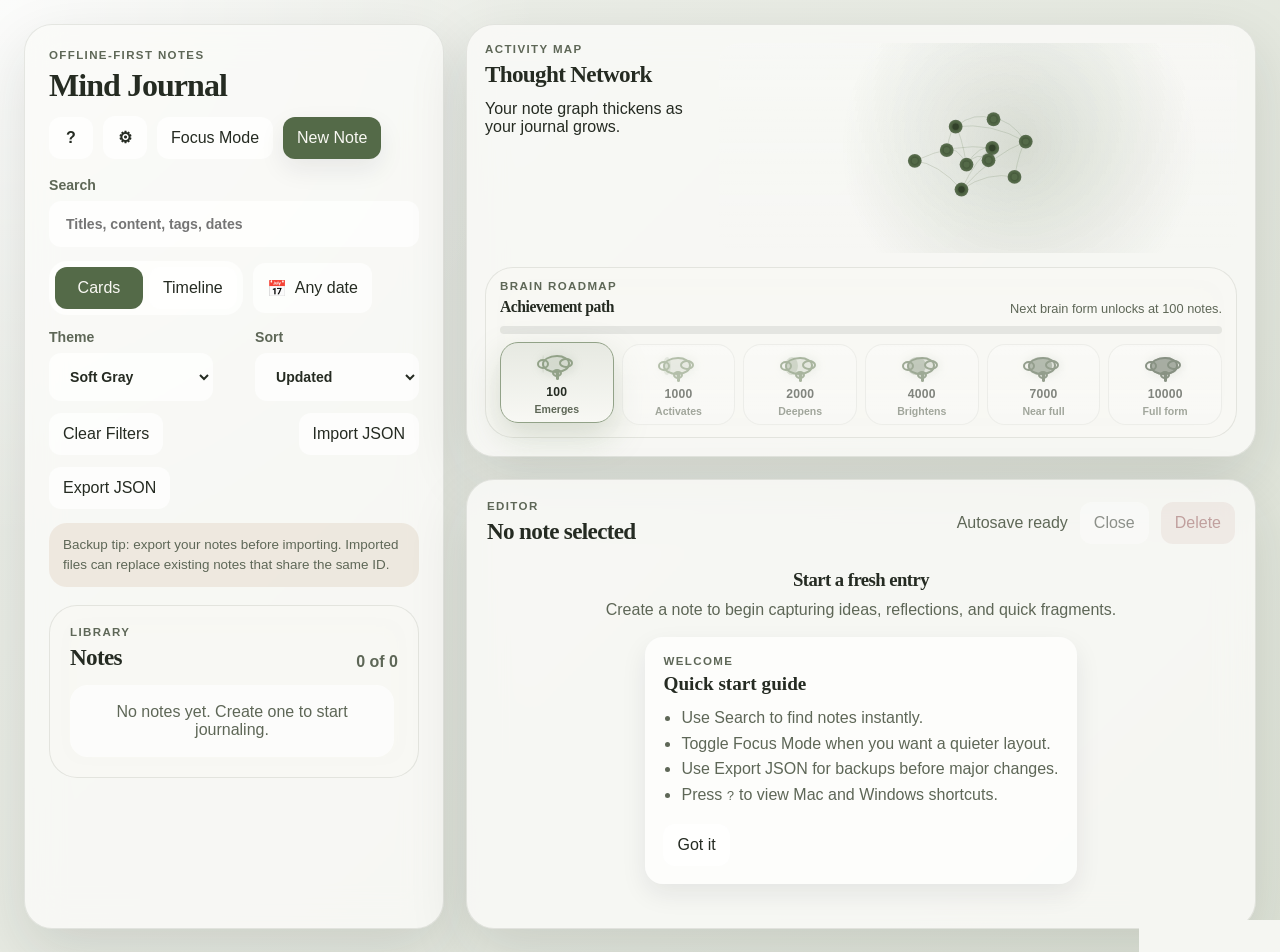
==== dev/index.html @ 38241116 "current dev" ====
<!DOCTYPE html>
<html lang="en">
  <head>
    <meta charset="UTF-8" />
    <meta name="viewport" content="width=device-width, initial-scale=1.0" />
    <title>Mind Journal</title>
    <link rel="stylesheet" href="style.css" />
  </head>
  <body>
    <div class="app-shell">
      <aside class="sidebar panel">
        <div class="sidebar__top">
          <div>
            <p class="eyebrow">Offline-first notes</p>
            <h1>Mind Journal</h1>
          </div>
          <div class="sidebar__top-actions">
            <button class="button button--ghost button--icon" id="shortcut-help-button" type="button" aria-label="Open shortcuts help">
              ?
            </button>
            <button
              class="button button--ghost button--icon"
              id="settings-button"
              type="button"
              aria-label="Open display settings"
              aria-haspopup="dialog"
              aria-expanded="false"
              aria-controls="settings-popover"
            >
              &#9881;
            </button>
            <button class="button button--ghost" id="focus-mode-button" type="button">
              Focus Mode
            </button>
            <button class="button button--primary" id="new-note-button" type="button">
              New Note
            </button>
          </div>
        </div>

        <section class="toolbar">
          <div class="search-tools">
            <label class="search-field" for="search-input">
              <span>Search</span>
              <input
                id="search-input"
                name="search"
                type="search"
                placeholder="Titles, content, tags, dates"
                autocomplete="off"
              />
            </label>
          </div>

          <div class="toolbar__row">
            <div class="view-tools">
              <div class="segmented-control" id="view-control-wrapper" role="tablist" aria-label="Note view">
                <button class="segmented-control__button" id="view-card" data-view="card" type="button">
                  Cards
                </button>
                <button class="segmented-control__button" id="view-timeline" data-view="timeline" type="button">
                  Timeline
                </button>
              </div>

              <button
                class="button button--ghost calendar-trigger"
                id="calendar-trigger"
                type="button"
                aria-haspopup="dialog"
                aria-expanded="false"
                aria-controls="calendar-popover"
              >
                <span class="calendar-trigger__icon" aria-hidden="true">&#128197;</span>
                <span id="calendar-trigger-text">Any date</span>
              </button>
            </div>
          </div>

          <div class="toolbar__row toolbar__row--actions">
            <label class="theme-picker theme-picker--inline" id="theme-control-wrapper" for="theme-select">
              <span>Theme</span>
              <select id="theme-select" name="theme">
                <option value="soft-gray">Soft Gray</option>
                <option value="light">Light</option>
                <option value="dark">Dark</option>
              </select>
            </label>
            <label class="theme-picker theme-picker--inline" for="sort-select">
              <span>Sort</span>
              <select id="sort-select" name="sort">
                <option value="updated">Updated</option>
                <option value="created">Created</option>
              </select>
            </label>
            <button class="button button--ghost" id="clear-filters-button" type="button">
              Clear Filters
            </button>
            <button class="button button--ghost" id="import-button" type="button">
              Import JSON
            </button>
            <button class="button button--ghost" id="export-button" type="button">
              Export JSON
            </button>
          </div>

          <p class="safety-note" id="safety-note">
            Backup tip: export your notes before importing. Imported files can replace existing notes that share the same ID.
          </p>

          <input id="import-file-input" type="file" accept="application/json,.json" class="hidden" />

          <section
            class="settings-popover panel panel--inner hidden"
            id="settings-popover"
            aria-labelledby="settings-heading"
            role="dialog"
            aria-modal="false"
          >
            <div>
              <p class="eyebrow">Display settings</p>
              <h2 id="settings-heading">Show or hide controls</h2>
            </div>
            <div class="settings-list">
              <label class="settings-toggle" for="toggle-theme-control">
                <span>
                  <strong>Theme</strong>
                  <small>Show the theme picker in the toolbar.</small>
                </span>
                <input id="toggle-theme-control" type="checkbox" />
              </label>
              <label class="settings-toggle" for="toggle-view-control">
                <span>
                  <strong>Cards / Timeline</strong>
                  <small>Show the browse mode switch above the Library.</small>
                </span>
                <input id="toggle-view-control" type="checkbox" />
              </label>
              <label class="settings-toggle" for="toggle-brain-roadmap">
                <span>
                  <strong>Brain Roadmap</strong>
                  <small>Show the milestone roadmap under the Activity Map.</small>
                </span>
                <input id="toggle-brain-roadmap" type="checkbox" />
              </label>
            </div>
          </section>

          <section
            class="calendar panel panel--inner hidden"
            id="calendar-popover"
            aria-labelledby="calendar-heading"
            role="dialog"
            aria-modal="false"
          >
            <div class="calendar__header">
              <div>
                <p class="eyebrow">Filter by created date</p>
                <h2 id="calendar-heading">Calendar</h2>
              </div>
              <div class="calendar__nav">
                <button class="icon-button" id="calendar-prev" type="button" aria-label="Previous month">
                  &#8249;
                </button>
                <button class="icon-button" id="calendar-today" type="button">Today</button>
                <button class="icon-button" id="calendar-next" type="button" aria-label="Next month">
                  &#8250;
                </button>
              </div>
            </div>
            <div class="calendar__month" id="calendar-month-label"></div>
            <div class="calendar__weekdays" id="calendar-weekdays" aria-hidden="true"></div>
            <div class="calendar__grid" id="calendar-grid"></div>
          </section>
        </section>

        <section class="library panel panel--inner" aria-labelledby="library-heading">
          <div class="library__header">
            <div>
              <p class="eyebrow">Library</p>
              <h2 id="library-heading">Notes</h2>
            </div>
            <p class="library__summary" id="library-summary"></p>
          </div>
          <div class="library__content" id="library-container"></div>
        </section>
      </aside>

      <main class="main-column">
        <section class="visual panel" aria-labelledby="visual-heading">
          <div class="visual__copy">
            <div>
              <p class="eyebrow">Activity map</p>
              <h2 id="visual-heading">Thought Network</h2>
            </div>
            <p id="visual-summary">
              Your note graph thickens as your journal grows.
            </p>
          </div>
          <canvas id="brain-canvas" width="640" height="260" aria-label="Decorative note activity visualization"></canvas>
          <div class="brain-roadmap panel panel--inner" id="brain-roadmap" aria-labelledby="brain-roadmap-heading">
            <div class="brain-roadmap__header">
              <div>
                <p class="eyebrow">Brain roadmap</p>
                <h3 id="brain-roadmap-heading">Achievement path</h3>
              </div>
              <p class="brain-roadmap__status" id="brain-roadmap-status">Next brain form unlocks at 100 notes.</p>
            </div>
            <div class="brain-roadmap__progress" aria-hidden="true">
              <span id="brain-roadmap-progress"></span>
            </div>
            <div class="brain-roadmap__grid" id="brain-roadmap-grid"></div>
          </div>
        </section>

        <section class="editor panel" id="editor-panel" aria-labelledby="editor-heading">
          <div class="editor__header">
            <div>
              <p class="eyebrow">Editor</p>
              <h2 id="editor-heading">No note selected</h2>
            </div>
            <div class="editor__actions">
              <span class="autosave-indicator" id="autosave-indicator">Autosave ready</span>
              <button class="button button--ghost" id="close-editor-button" type="button">
                Close
              </button>
              <button class="button button--danger" id="delete-note-button" type="button">
                Delete
              </button>
            </div>
          </div>

          <div class="undo-banner hidden" id="undo-banner">
            <span id="undo-message">Note deleted</span>
            <button class="button button--ghost" id="undo-delete-button" type="button">Undo</button>
          </div>

          <div class="editor__body" id="editor-body">
            <div class="empty-state" id="editor-empty-state">
              <h3>Start a fresh entry</h3>
              <p>Create a note to begin capturing ideas, reflections, and quick fragments.</p>
              <div class="welcome-panel hidden" id="onboarding-panel">
                <p class="eyebrow">Welcome</p>
                <h4>Quick start guide</h4>
                <ul class="welcome-panel__list">
                  <li>Use Search to find notes instantly.</li>
                  <li>Toggle Focus Mode when you want a quieter layout.</li>
                  <li>Use Export JSON for backups before major changes.</li>
                  <li>Press <code>?</code> to view Mac and Windows shortcuts.</li>
                </ul>
                <button class="button button--ghost" id="dismiss-onboarding-button" type="button">
                  Got it
                </button>
              </div>
            </div>

            <form class="editor-form hidden" id="editor-form">
              <label class="field" for="note-title">
                <span>Title</span>
                <input id="note-title" name="title" type="text" placeholder="Untitled note" maxlength="120" />
              </label>

              <label class="field" for="note-tags">
                <span>Tags</span>
                <input
                  id="note-tags"
                  name="tags"
                  type="text"
                  placeholder="comma, separated, tags"
                  autocomplete="off"
                />
              </label>

              <label class="field field--grow" for="note-content">
                <span>Content</span>
                <textarea
                  id="note-content"
                  name="content"
                  placeholder="Write freely. Changes save automatically."
                ></textarea>
              </label>

              <dl class="meta-grid">
                <div>
                  <dt>Created</dt>
                  <dd id="note-created-at">-</dd>
                </div>
                <div>
                  <dt>Updated</dt>
                  <dd id="note-updated-at">-</dd>
                </div>
              </dl>
            </form>
          </div>
        </section>
      </main>
    </div>

    <template id="note-card-template">
      <article class="note-card">
        <header class="note-card__header">
          <h3></h3>
          <time></time>
        </header>
        <p class="note-card__preview"></p>
        <ul class="tag-list"></ul>
      </article>
    </template>

    <div class="modal-backdrop hidden" id="delete-modal-backdrop" aria-hidden="true">
      <section
        class="modal panel"
        id="delete-modal"
        role="dialog"
        aria-modal="true"
        aria-labelledby="delete-modal-heading"
        aria-describedby="delete-modal-description"
      >
        <p class="eyebrow">Confirm deletion</p>
        <h2 id="delete-modal-heading">Delete this note?</h2>
        <p class="modal__description" id="delete-modal-description">
          This note will be removed from your local journal and cannot be recovered here.
        </p>
        <div class="modal__actions">
          <button class="button button--ghost" id="cancel-delete-button" type="button">
            Cancel
          </button>
          <button class="button button--danger" id="confirm-delete-button" type="button">
            Delete Note
          </button>
        </div>
      </section>
    </div>

    <div class="modal-backdrop hidden" id="shortcuts-modal-backdrop" aria-hidden="true">
      <section
        class="modal panel modal--wide"
        id="shortcuts-modal"
        role="dialog"
        aria-modal="true"
        aria-labelledby="shortcuts-modal-heading"
        aria-describedby="shortcuts-modal-description"
      >
        <div class="modal__topline">
          <div>
            <p class="eyebrow">Keyboard shortcuts</p>
            <h2 id="shortcuts-modal-heading">Shortcuts for Mac and Windows</h2>
          </div>
          <button class="icon-button" id="close-shortcuts-button" type="button" aria-label="Close shortcuts help">
            &times;
          </button>
        </div>
        <p class="modal__description" id="shortcuts-modal-description">
          Use these shortcuts when you are not typing in a field. The <code>?</code> shortcut opens this panel.
        </p>

        <div class="shortcut-grid-wrap">
          <div class="shortcut-grid" aria-label="Shortcut reference">
            <div class="shortcut-grid__header">Action</div>
            <div class="shortcut-grid__header">Mac</div>
            <div class="shortcut-grid__header">Windows</div>

            <div>Open shortcut help</div>
            <kbd>?</kbd>
            <kbd>?</kbd>

            <div>Create new note</div>
            <kbd>N</kbd>
            <kbd>N</kbd>

            <div>Focus search</div>
            <kbd>Cmd + F</kbd>
            <kbd>Ctrl + F</kbd>

            <div>Toggle Focus Mode</div>
            <kbd>Cmd + Shift + .</kbd>
            <kbd>Ctrl + Shift + .</kbd>

            <div>Clear filters</div>
            <kbd>Cmd + Delete</kbd>
            <kbd>Ctrl + Backspace</kbd>

            <div>Next visible note</div>
            <kbd>J</kbd>
            <kbd>J</kbd>

            <div>Previous visible note</div>
            <kbd>K</kbd>
            <kbd>K</kbd>

            <div>Close editor or dialog</div>
            <kbd>Esc</kbd>
            <kbd>Esc</kbd>
          </div>
        </div>
      </section>
    </div>

    <div class="modal-backdrop hidden" id="import-confirm-modal-backdrop" aria-hidden="true">
      <section
        class="modal panel"
        id="import-confirm-modal"
        role="dialog"
        aria-modal="true"
        aria-labelledby="import-confirm-heading"
        aria-describedby="import-confirm-description"
      >
        <p class="eyebrow">Import confirmation</p>
        <h2 id="import-confirm-heading">Review import</h2>
        <p class="modal__description" id="import-confirm-description">
          Importing can add new notes and replace existing notes that use the same ID.
        </p>
        <dl class="import-summary">
          <div>
            <dt>File</dt>
            <dd id="import-summary-file">-</dd>
          </div>
          <div>
            <dt>Valid notes</dt>
            <dd id="import-summary-total">-</dd>
          </div>
          <div>
            <dt>Added</dt>
            <dd id="import-summary-added">-</dd>
          </div>
          <div>
            <dt>Replaced</dt>
            <dd id="import-summary-replaced">-</dd>
          </div>
        </dl>
        <div class="modal__actions">
          <button class="button button--ghost" id="cancel-import-button" type="button">
            Cancel
          </button>
          <button class="button button--primary" id="confirm-import-button" type="button">
            Import Notes
          </button>
        </div>
      </section>
    </div>

    <script src="script.js"></script>
  </body>
</html>
---- dev/style.css ----
:root {
  --font-display: "Iowan Old Style", "Palatino Linotype", "Book Antiqua", Georgia, serif;
  --font-body: "Avenir Next", "Segoe UI", "Helvetica Neue", sans-serif;
  --radius-lg: 28px;
  --radius-md: 18px;
  --radius-sm: 12px;
  --shadow-soft: 0 22px 60px rgba(27, 31, 35, 0.12);
  --shadow-card: 0 10px 26px rgba(27, 31, 35, 0.08);
  --transition: 180ms ease;
}

body[data-theme="soft-gray"] {
  --bg: #eef0eb;
  --bg-accent: radial-gradient(circle at top left, rgba(255, 255, 255, 0.8), transparent 34%),
    linear-gradient(135deg, #eef0eb 0%, #dde2d6 100%);
  --panel: rgba(251, 251, 248, 0.82);
  --panel-strong: rgba(248, 248, 244, 0.95);
  --border: rgba(74, 80, 67, 0.12);
  --text: #252b22;
  --muted: #5e6757;
  --accent: #546a48;
  --accent-strong: #32412a;
  --danger: #8d4b4b;
  --input: rgba(255, 255, 255, 0.68);
  --canvas-glow: rgba(84, 106, 72, 0.2);
  --brain-100: #8f9f84;
  --brain-1000: #7b906d;
  --brain-2000: #667e58;
  --brain-4000: #546a48;
  --brain-7000: #405438;
  --brain-10000: #2d3e26;
}

body[data-theme="light"] {
  --bg: #f8f5ef;
  --bg-accent: radial-gradient(circle at top right, rgba(255, 211, 156, 0.32), transparent 30%),
    linear-gradient(150deg, #f8f5ef 0%, #efe8db 100%);
  --panel: rgba(255, 255, 255, 0.84);
  --panel-strong: rgba(255, 255, 255, 0.97);
  --border: rgba(112, 95, 73, 0.12);
  --text: #271f16;
  --muted: #6d5e4d;
  --accent: #a05f2b;
  --accent-strong: #7b4319;
  --danger: #9b473d;
  --input: rgba(248, 242, 235, 0.82);
  --canvas-glow: rgba(160, 95, 43, 0.22);
  --brain-100: #d2b090;
  --brain-1000: #c38f63;
  --brain-2000: #b57545;
  --brain-4000: #a05f2b;
  --brain-7000: #8c4f21;
  --brain-10000: #6e3916;
}

body[data-theme="dark"] {
  --bg: #141819;
  --bg-accent: radial-gradient(circle at top left, rgba(86, 114, 96, 0.3), transparent 36%),
    linear-gradient(150deg, #141819 0%, #1c2220 100%);
  --panel: rgba(26, 31, 30, 0.82);
  --panel-strong: rgba(30, 37, 36, 0.96);
  --border: rgba(214, 226, 214, 0.1);
  --text: #edf1eb;
  --muted: #acb7ad;
  --accent: #9fba9c;
  --accent-strong: #d6ead2;
  --danger: #f09a8c;
  --input: rgba(19, 23, 22, 0.84);
  --canvas-glow: rgba(159, 186, 156, 0.18);
  --brain-100: #7f9b7d;
  --brain-1000: #93af90;
  --brain-2000: #a7c3a4;
  --brain-4000: #b8d1b5;
  --brain-7000: #cce0c8;
  --brain-10000: #e4f3e0;
  --shadow-soft: 0 24px 80px rgba(0, 0, 0, 0.3);
  --shadow-card: 0 12px 24px rgba(0, 0, 0, 0.22);
}

* {
  box-sizing: border-box;
}

html,
body {
  min-height: 100%;
}

body {
  margin: 0;
  font-family: var(--font-body);
  color: var(--text);
  background: var(--bg-accent);
}

button,
input,
textarea,
select {
  font: inherit;
}

button,
select {
  color: inherit;
}

button {
  cursor: pointer;
}

.hidden {
  display: none !important;
}

.app-shell {
  display: grid;
  grid-template-columns: minmax(320px, 420px) minmax(0, 1fr);
  gap: 22px;
  min-height: 100vh;
  padding: 24px;
}

.panel {
  backdrop-filter: blur(18px);
  background: var(--panel);
  border: 1px solid var(--border);
  border-radius: var(--radius-lg);
  box-shadow: var(--shadow-soft);
}

.panel--inner {
  background: var(--panel-strong);
  box-shadow: none;
}

.sidebar,
.main-column {
  min-height: 0;
}

.sidebar {
  display: flex;
  flex-direction: column;
  gap: 18px;
  padding: 24px;
}

.main-column {
  display: grid;
  grid-template-rows: auto minmax(0, 1fr);
  gap: 22px;
}

.eyebrow {
  margin: 0 0 6px;
  font-size: 0.72rem;
  font-weight: 700;
  letter-spacing: 0.12em;
  text-transform: uppercase;
  color: var(--muted);
}

h1,
h2,
h3 {
  margin: 0;
  font-family: var(--font-display);
  font-weight: 600;
  letter-spacing: -0.03em;
}

h1 {
  font-size: clamp(2rem, 2.2vw, 2.6rem);
}

h2 {
  font-size: 1.45rem;
}

p {
  margin: 0;
}

.sidebar__top,
.toolbar,
.toolbar__row,
.visual__copy,
.editor__header,
.editor__actions,
.calendar__header,
.calendar__nav {
  display: flex;
  align-items: center;
  justify-content: space-between;
  gap: 12px;
}

.sidebar__top,
.toolbar {
  align-items: stretch;
  flex-direction: column;
}

.sidebar__top-actions {
  display: flex;
  align-items: center;
  gap: 10px;
}

.button--icon {
  min-width: 44px;
  padding-inline: 0;
  font-weight: 800;
}

.toolbar {
  gap: 14px;
  position: relative;
}

.settings-popover {
  position: absolute;
  top: 0;
  right: 0;
  z-index: 12;
  display: flex;
  flex-direction: column;
  gap: 14px;
  width: min(100%, 360px);
  padding: 16px;
}

.settings-list {
  display: flex;
  flex-direction: column;
  gap: 10px;
}

.settings-toggle {
  display: flex;
  align-items: center;
  justify-content: space-between;
  gap: 14px;
  padding: 12px 14px;
  border-radius: var(--radius-md);
  background: var(--input);
}

.settings-toggle span {
  display: flex;
  flex-direction: column;
  gap: 4px;
}

.settings-toggle strong {
  font-size: 0.92rem;
}

.settings-toggle small {
  color: var(--muted);
  font-size: 0.78rem;
  line-height: 1.4;
}

.settings-toggle input {
  width: 18px;
  height: 18px;
  accent-color: var(--accent);
  flex: 0 0 auto;
}

.toolbar__row {
  align-items: end;
}

.toolbar__row--actions {
  align-items: center;
  flex-wrap: wrap;
}

.safety-note {
  padding: 12px 14px;
  border-radius: var(--radius-md);
  background: rgba(160, 95, 43, 0.1);
  color: var(--muted);
  font-size: 0.84rem;
  line-height: 1.5;
}

.search-field,
.theme-picker,
.field {
  display: flex;
  flex-direction: column;
  gap: 8px;
  color: var(--muted);
  font-size: 0.88rem;
  font-weight: 600;
}

.theme-picker--inline {
  min-width: 164px;
}

.search-tools {
  display: block;
}

.view-tools {
  display: inline-flex;
  align-items: center;
  gap: 10px;
  min-width: 0;
  flex-wrap: wrap;
}

.calendar-trigger {
  display: inline-flex;
  align-items: center;
  justify-content: center;
  gap: 8px;
  min-height: 50px;
  white-space: nowrap;
}

.calendar-trigger__icon {
  font-size: 1rem;
}

.search-field input,
.theme-picker select,
.field input,
.field textarea {
  width: 100%;
  border: 1px solid transparent;
  border-radius: var(--radius-sm);
  background: var(--input);
  color: var(--text);
  padding: 14px 16px;
  transition: border-color var(--transition), transform var(--transition), background var(--transition);
}

.search-field input:focus,
.theme-picker select:focus,
.field input:focus,
.field textarea:focus {
  outline: none;
  border-color: var(--accent);
  transform: translateY(-1px);
}

.field--grow,
.field textarea {
  flex: 1;
}

.field textarea {
  min-height: 280px;
  resize: vertical;
  line-height: 1.6;
}

.button,
.icon-button,
.segmented-control__button,
.calendar-day {
  border: 0;
  border-radius: var(--radius-sm);
  transition: transform var(--transition), background var(--transition), color var(--transition),
    box-shadow var(--transition);
}

.button,
.segmented-control__button,
.icon-button {
  padding: 12px 14px;
}

.button {
  background: rgba(255, 255, 255, 0.12);
}

.button:hover,
.icon-button:hover,
.segmented-control__button:hover,
.calendar-day:hover {
  transform: translateY(-1px);
}

.button--primary {
  background: var(--accent);
  color: #f9f8f3;
  box-shadow: var(--shadow-card);
}

.button--ghost,
.icon-button,
.segmented-control__button {
  background: var(--input);
}

.button--danger {
  background: rgba(157, 71, 61, 0.14);
  color: var(--danger);
}

.button:disabled,
.icon-button:disabled,
.segmented-control__button:disabled {
  opacity: 0.5;
  cursor: not-allowed;
  transform: none;
}

.segmented-control {
  display: inline-grid;
  grid-template-columns: repeat(2, 1fr);
  gap: 6px;
  padding: 6px;
  border-radius: var(--radius-md);
  background: var(--input);
}

.segmented-control__button.is-active {
  background: var(--accent);
  color: #f9f8f3;
}

.calendar,
.library,
.editor,
.visual {
  padding: 20px;
}

.calendar {
  display: flex;
  flex-direction: column;
  gap: 10px;
  padding: 16px;
  position: absolute;
  top: calc(100% + 10px);
  left: 0;
  right: 0;
  z-index: 15;
}

.calendar__month {
  font-weight: 700;
  color: var(--muted);
  font-size: 0.98rem;
}

.calendar__header {
  gap: 8px;
}

.calendar__nav {
  gap: 8px;
}

.calendar .icon-button {
  padding: 10px 12px;
}

.calendar__weekdays,
.calendar__grid {
  display: grid;
  grid-template-columns: repeat(7, minmax(0, 1fr));
  gap: 6px;
}

.calendar__weekdays span {
  text-align: center;
  font-size: 0.74rem;
  font-weight: 700;
  letter-spacing: 0.02em;
  color: var(--muted);
}

.calendar-day {
  position: relative;
  min-height: 46px;
  padding: 8px 4px 6px;
  background: var(--input);
  color: var(--text);
  border-radius: 10px;
}

.calendar-day span {
  display: block;
  text-align: center;
  font-weight: 700;
  font-size: 0.95rem;
  line-height: 1.1;
}

.calendar-day small {
  display: inline-flex;
  align-items: center;
  justify-content: center;
  min-width: 18px;
  height: 18px;
  margin-top: 4px;
  padding: 0 5px;
  border-radius: 999px;
  background: rgba(255, 255, 255, 0.55);
  color: var(--muted);
  font-size: 0.68rem;
  font-weight: 800;
  line-height: 1;
}

.calendar-day.is-muted {
  opacity: 0.36;
}

.calendar-day.is-selected {
  background: var(--accent);
  color: #f9f8f3;
}

.calendar-day.is-selected small,
.calendar-day.is-today small {
  color: inherit;
}

.calendar-day.is-selected small {
  background: rgba(255, 255, 255, 0.18);
}

.calendar-day.is-today {
  box-shadow: inset 0 0 0 1px var(--accent);
}

.calendar-day small.is-empty {
  visibility: hidden;
}

.library {
  display: flex;
  flex-direction: column;
  min-height: 0;
  max-height: 460px;
  overflow: hidden;
}

body.focus-mode #new-note-button,
body.focus-mode .toolbar__row,
body.focus-mode .toolbar__row--actions {
  display: none !important;
}

body.focus-mode .sidebar {
  gap: 12px;
  height: 100%;
}

body.focus-mode .sidebar__top {
  gap: 10px;
}

body.focus-mode .toolbar {
  gap: 8px;
}

body.focus-mode .app-shell {
  min-height: calc(100vh - 48px);
  height: calc(100vh - 48px);
}

body.focus-mode .main-column {
  grid-template-rows: minmax(0, 1fr);
  height: 100%;
}

body.focus-mode .visual {
  display: none;
}

body.focus-mode .library {
  max-height: none;
  flex: 1;
}

body.focus-mode .library__header {
  margin-bottom: 8px;
}

body.focus-mode .library__content {
  gap: 6px;
  padding-right: 0;
}

body.focus-mode .note-card,
body.focus-mode .timeline-group {
  padding: 10px;
}

body.focus-mode .note-card h3 {
  font-size: 0.98rem;
}

body.focus-mode .tag-list {
  gap: 5px;
}

body.focus-mode .tag-list li {
  padding: 4px 8px;
  font-size: 0.68rem;
}

body.focus-mode .editor {
  min-height: 0;
  height: 100%;
}

.library__header {
  display: flex;
  align-items: end;
  justify-content: space-between;
  gap: 12px;
  margin-bottom: 14px;
}

.library__summary {
  color: var(--muted);
  font-weight: 700;
}

.library__content {
  display: flex;
  flex-direction: column;
  gap: 10px;
  overflow-y: auto;
  min-height: 0;
  padding-right: 4px;
}

.note-card,
.timeline-group {
  padding: 14px;
  border-radius: var(--radius-md);
  border: 1px solid transparent;
  background: var(--input);
  box-shadow: var(--shadow-card);
  cursor: pointer;
  transition: transform var(--transition), border-color var(--transition), background var(--transition);
}

.note-card.is-selected,
.timeline-group .note-card.is-selected {
  border-color: var(--accent);
  background: var(--panel-strong);
}

.note-card__header {
  display: flex;
  align-items: start;
  justify-content: space-between;
  gap: 12px;
  margin-bottom: 0;
}

.note-card__header h3 {
  font-size: 1rem;
  line-height: 1.25;
}

.timeline-group__label,
.empty-state p,
.autosave-indicator,
.meta-grid dd {
  color: var(--muted);
}

.tag-list {
  display: flex;
  flex-wrap: wrap;
  gap: 6px;
  list-style: none;
  padding: 0;
  margin: 10px 0 0;
}

.tag-list li {
  padding: 5px 9px;
  border-radius: 999px;
  background: rgba(160, 95, 43, 0.14);
  color: var(--accent-strong);
  font-size: 0.74rem;
  font-weight: 700;
  cursor: pointer;
  border: 1px solid rgba(160, 95, 43, 0.18);
  transition: transform var(--transition), background var(--transition), color var(--transition),
    border-color var(--transition);
}

.tag-list li:hover {
  transform: translateY(-1px);
  background: var(--accent);
  color: #f9f8f3;
  border-color: var(--accent);
}

.timeline-group {
  display: flex;
  flex-direction: column;
  gap: 8px;
}

.timeline-group__label {
  font-size: 0.84rem;
  font-weight: 800;
  letter-spacing: 0.08em;
  text-transform: uppercase;
}

.visual {
  display: grid;
  grid-template-columns: minmax(180px, 220px) minmax(0, 1fr);
  gap: 14px;
  align-items: start;
  padding: 18px;
}

.visual__copy {
  flex-direction: column;
  align-items: start;
  justify-content: start;
}

#brain-canvas {
  width: 100%;
  height: 100%;
  min-height: 190px;
  max-height: 220px;
  border-radius: calc(var(--radius-lg) - 8px);
  background:
    radial-gradient(circle at 58% 50%, var(--canvas-glow) 0%, transparent 56%),
    radial-gradient(circle at 50% 44%, rgba(255, 255, 255, 0.08), transparent 34%),
    linear-gradient(180deg, rgba(255, 255, 255, 0.08), transparent);
}

.brain-roadmap {
  grid-column: 1 / -1;
  display: flex;
  flex-direction: column;
  gap: 10px;
  padding: 12px 14px;
}

.brain-roadmap__header {
  display: flex;
  align-items: end;
  justify-content: space-between;
  gap: 12px;
}

.brain-roadmap__header h3 {
  font-size: 0.98rem;
}

.brain-roadmap__status {
  max-width: 340px;
  color: var(--muted);
  font-size: 0.8rem;
  text-align: right;
}

.brain-roadmap__progress {
  position: relative;
  overflow: hidden;
  height: 8px;
  border-radius: 999px;
  background: rgba(127, 133, 122, 0.16);
}

.brain-roadmap__progress span {
  display: block;
  height: 100%;
  width: 0;
  border-radius: inherit;
  background: linear-gradient(90deg, var(--brain-100), var(--brain-4000), var(--brain-10000));
  box-shadow: 0 0 24px var(--canvas-glow);
}

.brain-roadmap__grid {
  display: grid;
  grid-template-columns: repeat(6, minmax(0, 1fr));
  gap: 8px;
}

.brain-roadmap__item {
  display: flex;
  flex-direction: column;
  align-items: center;
  gap: 4px;
  min-width: 0;
  padding: 8px 8px 7px;
  border: 1px solid var(--border);
  border-radius: var(--radius-md);
  background: linear-gradient(180deg, rgba(255, 255, 255, 0.08), transparent), var(--panel);
  text-align: center;
  opacity: 0.68;
  transition: transform var(--transition), border-color var(--transition), box-shadow var(--transition),
    opacity var(--transition), background var(--transition);
}

.brain-roadmap__item strong {
  font-size: 0.76rem;
  letter-spacing: 0.02em;
}

.brain-roadmap__item small {
  color: var(--muted);
  font-size: 0.66rem;
  font-weight: 700;
}

.brain-roadmap__item.is-reached {
  opacity: 0.9;
  border-color: var(--brain-card-outline-soft);
}

.brain-roadmap__item.is-current {
  opacity: 1;
  transform: translateY(-2px);
  border-color: var(--brain-card-outline);
  box-shadow: 0 14px 34px var(--brain-card-glow-soft);
  background: linear-gradient(180deg, var(--brain-card-glow-faint), transparent), var(--panel-strong);
}

.brain-roadmap__item.is-locked {
  opacity: 0.56;
}

.brain-roadmap__preview {
  position: relative;
  width: 46px;
  height: 30px;
}

.brain-roadmap__preview span {
  position: absolute;
  display: block;
}

.brain-roadmap__halo {
  inset: 3px 5px 6px;
  border-radius: 50%;
  background: var(--brain-card-glow-faint);
  filter: blur(4px);
}

.brain-roadmap__mass,
.brain-roadmap__fill {
  left: 8px;
  top: 4px;
  width: 28px;
  height: 18px;
  border-radius: 56% 48% 48% 54% / 52% 48% 54% 50%;
}

.brain-roadmap__mass {
  border: 2px solid var(--brain-card-outline);
  background: var(--brain-card-ghost-soft);
}

.brain-roadmap__fill {
  transform-origin: left center;
  transform: scaleX(var(--brain-fill-alpha));
  background: var(--brain-card-active-soft);
  opacity: calc(0.16 + var(--brain-fill-alpha) * 0.72);
}

.brain-roadmap__lobe {
  border: 2px solid var(--brain-card-outline);
  background: transparent;
  border-radius: 50%;
}

.brain-roadmap__lobe--front {
  right: 7px;
  top: 7px;
  width: 14px;
  height: 10px;
}

.brain-roadmap__lobe--rear {
  left: 3px;
  top: 8px;
  width: 12px;
  height: 10px;
}

.brain-roadmap__cerebellum {
  left: 18px;
  bottom: 4px;
  width: 10px;
  height: 8px;
  border: 2px solid var(--brain-card-outline);
  border-radius: 50%;
  background: var(--brain-card-active-faint);
}

.brain-roadmap__stem {
  left: 22px;
  bottom: 1px;
  width: 3px;
  height: 9px;
  border-radius: 999px;
  background: var(--brain-card-outline);
}

.editor {
  display: flex;
  flex-direction: column;
  min-height: 0;
}

.undo-banner {
  display: flex;
  align-items: center;
  justify-content: space-between;
  gap: 12px;
  margin: 0 20px 12px;
  padding: 12px 14px;
  border-radius: var(--radius-md);
  border: 1px solid rgba(160, 95, 43, 0.18);
  background: linear-gradient(135deg, rgba(160, 95, 43, 0.16), rgba(255, 244, 226, 0.9));
  color: var(--accent-strong);
  box-shadow: 0 10px 24px rgba(160, 95, 43, 0.12);
}

.undo-banner .button {
  background: var(--accent);
  color: #f9f8f3;
  font-weight: 700;
  box-shadow: none;
}

.editor__body {
  display: flex;
  flex: 1;
  min-height: 0;
}

.editor-form {
  display: flex;
  flex-direction: column;
  gap: 16px;
  flex: 1;
}

.empty-state {
  display: grid;
  place-content: center;
  gap: 10px;
  width: 100%;
  text-align: center;
  padding: 24px;
}

.welcome-panel {
  max-width: 440px;
  margin: 8px auto 0;
  padding: 18px;
  border-radius: var(--radius-md);
  background: var(--input);
  text-align: left;
  box-shadow: var(--shadow-card);
}

.welcome-panel h4 {
  margin: 0 0 10px;
  font-family: var(--font-display);
  font-size: 1.2rem;
}

.welcome-panel__list {
  margin: 0 0 16px;
  padding-left: 18px;
  color: var(--muted);
  line-height: 1.6;
}

.meta-grid {
  display: grid;
  grid-template-columns: repeat(2, minmax(0, 1fr));
  gap: 14px;
  margin: 0;
}

.meta-grid div {
  padding: 14px 16px;
  border-radius: var(--radius-md);
  background: var(--input);
}

.meta-grid dt {
  margin-bottom: 8px;
  color: var(--muted);
  font-size: 0.82rem;
  font-weight: 800;
  letter-spacing: 0.08em;
  text-transform: uppercase;
}

.empty-list {
  padding: 18px;
  border-radius: var(--radius-md);
  background: var(--input);
  color: var(--muted);
  text-align: center;
}

.modal-backdrop {
  position: fixed;
  inset: 0;
  z-index: 40;
  display: grid;
  place-items: center;
  padding: 20px;
  background: rgba(17, 20, 18, 0.42);
  backdrop-filter: blur(10px);
}

.modal {
  width: min(100%, 460px);
  padding: 24px;
  background: var(--panel-strong);
}

.modal--wide {
  width: min(100%, 760px);
}

.modal__topline {
  display: flex;
  align-items: start;
  justify-content: space-between;
  gap: 16px;
}

.modal__description {
  margin-top: 10px;
  color: var(--muted);
  line-height: 1.6;
}

.shortcut-grid {
  display: grid;
  grid-template-columns: minmax(180px, 1.35fr) minmax(120px, 1fr) minmax(120px, 1fr);
  gap: 10px 14px;
  align-items: center;
  min-width: 560px;
}

.shortcut-grid-wrap {
  overflow-x: auto;
  margin-top: 20px;
}

.shortcut-grid__header {
  color: var(--muted);
  font-size: 0.8rem;
  font-weight: 800;
  letter-spacing: 0.08em;
  text-transform: uppercase;
}

kbd {
  display: inline-flex;
  align-items: center;
  justify-content: center;
  min-height: 36px;
  padding: 6px 10px;
  border: 1px solid var(--border);
  border-radius: 10px;
  background: var(--input);
  box-shadow: inset 0 -1px 0 rgba(0, 0, 0, 0.08);
  font-family: var(--font-body);
  font-size: 0.85rem;
  font-weight: 700;
}

.modal__actions {
  display: flex;
  justify-content: flex-end;
  gap: 12px;
  margin-top: 22px;
}

.import-summary {
  display: grid;
  grid-template-columns: repeat(2, minmax(0, 1fr));
  gap: 12px;
  margin: 18px 0 0;
}

.import-summary div {
  padding: 14px;
  border-radius: var(--radius-md);
  background: var(--input);
}

.import-summary dt {
  margin-bottom: 6px;
  color: var(--muted);
  font-size: 0.78rem;
  font-weight: 800;
  letter-spacing: 0.08em;
  text-transform: uppercase;
}

.import-summary dd {
  margin: 0;
  font-weight: 700;
}

@media (max-width: 1080px) {
  .app-shell {
    grid-template-columns: 1fr;
  }

  .main-column {
    grid-template-rows: auto minmax(0, 1fr);
  }

  .visual {
    grid-template-columns: 1fr;
  }

  .brain-roadmap__grid {
    grid-template-columns: repeat(3, minmax(0, 1fr));
  }
}

@media (max-width: 720px) {
  .app-shell {
    padding: 14px;
    gap: 14px;
  }

  .sidebar,
  .calendar,
  .notes,
  .visual,
  .editor {
    padding: 16px;
  }

  .toolbar__row,
  .library__header,
  .brain-roadmap__header,
  .editor__header,
  .editor__actions,
  .calendar__header,
  .modal__topline {
    flex-direction: column;
    align-items: stretch;
  }

  .editor {
    position: fixed;
    inset: 14px;
    z-index: 20;
    display: none;
    min-height: auto;
  }

  .editor.is-open {
    display: flex;
  }

  .field textarea {
    min-height: 220px;
  }

  .search-tools {
    display: block;
  }

  .view-tools {
    flex-direction: column;
    align-items: stretch;
  }

  .calendar {
    left: 0;
    right: 0;
  }

  .brain-roadmap__status {
    max-width: none;
    text-align: left;
  }

  .brain-roadmap__grid {
    grid-template-columns: repeat(2, minmax(0, 1fr));
  }

  .modal__actions {
    flex-direction: column-reverse;
  }

  .import-summary {
    grid-template-columns: 1fr;
  }

  .shortcut-grid {
    min-width: 520px;
  }
}
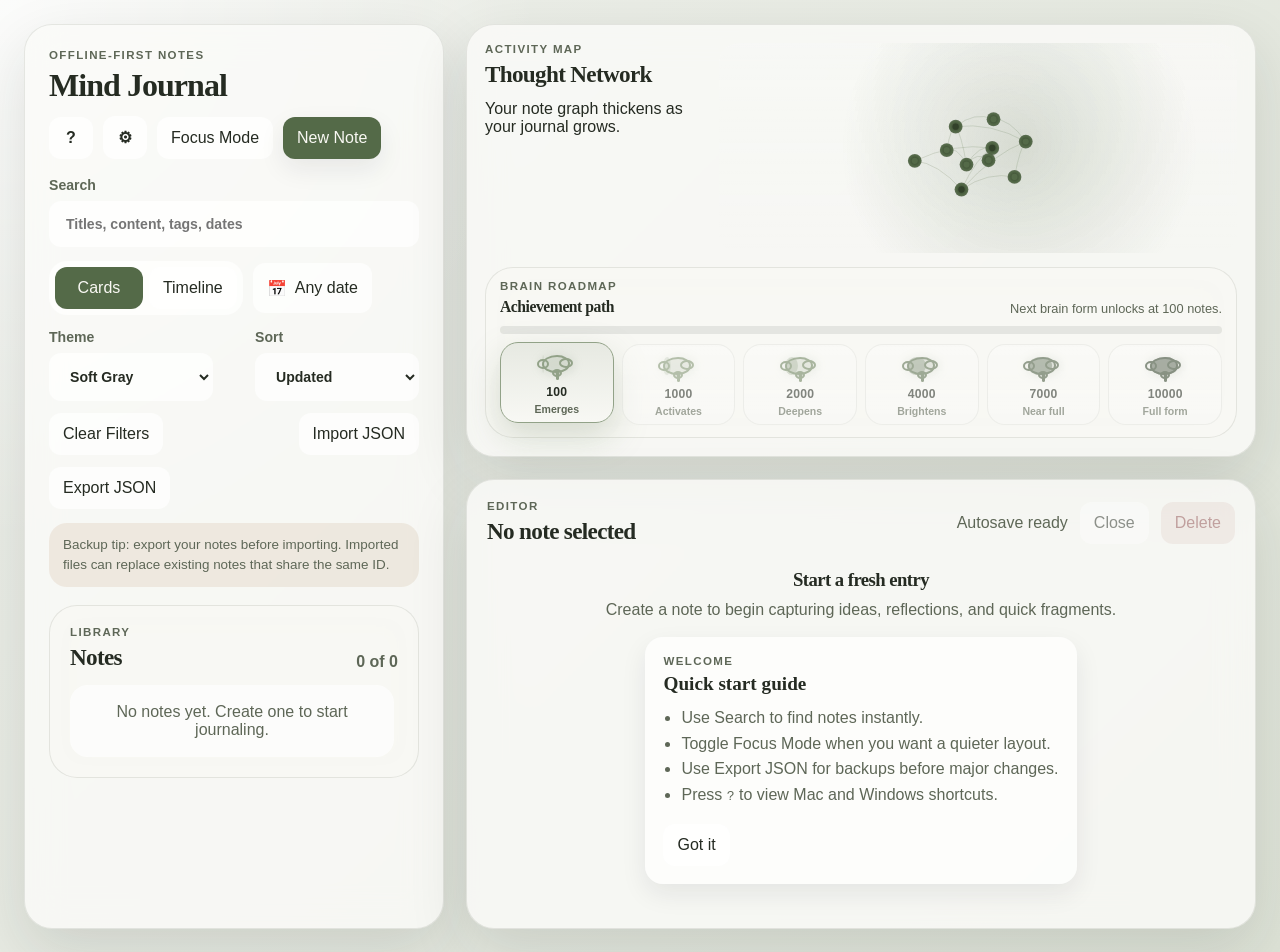
==== commit 2b2369f0: "replace the old file" ====
--- a/dev/index.html
+++ b/dev/index.html
@@ -373,8 +373,8 @@
             <kbd>Ctrl + F</kbd>
 
             <div>Toggle Focus Mode</div>
-            <kbd>Cmd + Shift + .</kbd>
-            <kbd>Ctrl + Shift + .</kbd>
+            <kbd>Cmd + .</kbd>
+            <kbd>Ctrl + .</kbd>
 
             <div>Clear filters</div>
             <kbd>Cmd + Delete</kbd>
--- a/dev/style.css
+++ b/dev/style.css
@@ -546,7 +546,6 @@
   overflow: hidden;
 }
 
-body.focus-mode #new-note-button,
 body.focus-mode .toolbar__row,
 body.focus-mode .toolbar__row--actions {
   display: none !important;
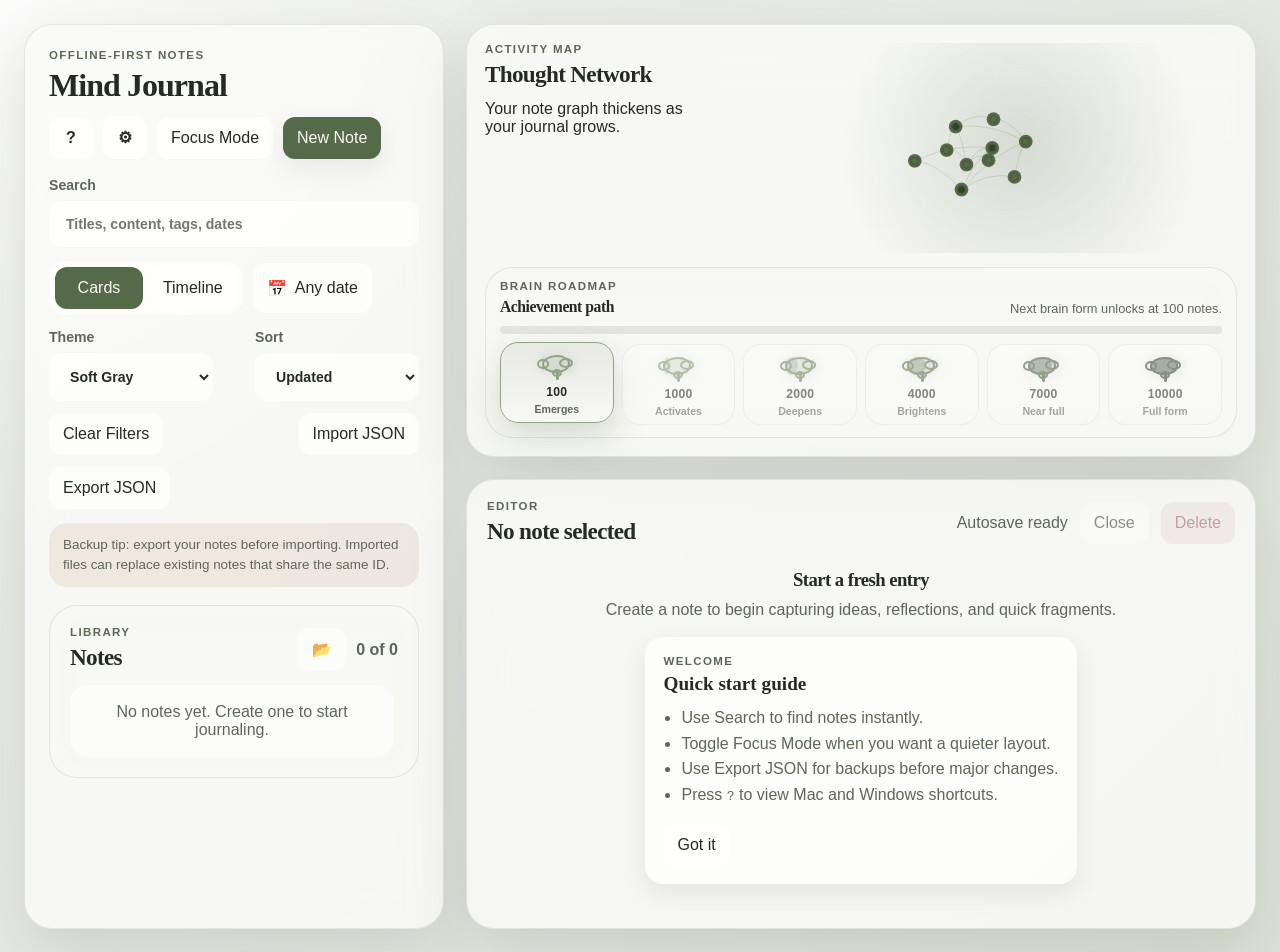
==== commit 1dab0028: "updated the folder" ====
--- a/dev/index.html
+++ b/dev/index.html
@@ -180,7 +180,17 @@
               <p class="eyebrow">Library</p>
               <h2 id="library-heading">Notes</h2>
             </div>
-            <p class="library__summary" id="library-summary"></p>
+            <div class="library__header-actions">
+              <button
+                class="icon-button"
+                id="open-folder-button"
+                type="button"
+                aria-label="Open note browser"
+              >
+                &#128194;
+              </button>
+              <p class="library__summary" id="library-summary"></p>
+            </div>
           </div>
           <div class="library__content" id="library-container"></div>
         </section>
@@ -332,6 +342,62 @@
       </section>
     </div>
 
+    <div class="modal-backdrop hidden" id="folder-browser-backdrop" aria-hidden="true">
+      <section
+        class="modal panel modal--wide folder-browser"
+        id="folder-browser-modal"
+        role="dialog"
+        aria-modal="true"
+        aria-labelledby="folder-browser-heading"
+        aria-describedby="folder-browser-description"
+      >
+        <div class="modal__topline">
+          <div>
+            <p class="eyebrow">Open folder</p>
+            <h2 id="folder-browser-heading">Browse all notes</h2>
+          </div>
+          <button class="icon-button" id="close-folder-browser-button" type="button" aria-label="Close note browser">
+            &times;
+          </button>
+        </div>
+        <p class="modal__description" id="folder-browser-description">
+          Search across all notes, then narrow by tags or by month when your journal gets larger.
+        </p>
+        <div class="folder-browser__search">
+          <label class="search-field" for="folder-search-input">
+            <span>Search</span>
+            <input
+              id="folder-search-input"
+              name="folder-search"
+              type="search"
+              placeholder="Titles, content, tags, dates"
+              autocomplete="off"
+            />
+          </label>
+          <button class="button button--ghost" id="folder-clear-button" type="button">Reset</button>
+        </div>
+        <div class="folder-browser__browse">
+          <section class="folder-browser__section" aria-labelledby="folder-tags-heading">
+            <div class="folder-browser__section-head">
+              <h3 id="folder-tags-heading">#Tags</h3>
+            </div>
+            <div class="folder-browser__chips" id="folder-tag-list"></div>
+          </section>
+          <section class="folder-browser__section" aria-labelledby="folder-months-heading">
+            <div class="folder-browser__section-head">
+              <h3 id="folder-months-heading">View by month</h3>
+            </div>
+            <div class="folder-browser__chips" id="folder-month-list"></div>
+          </section>
+        </div>
+        <div class="folder-browser__results-head">
+          <p class="eyebrow">Results</p>
+          <p class="folder-browser__summary" id="folder-results-summary"></p>
+        </div>
+        <div class="folder-browser__results" id="folder-results"></div>
+      </section>
+    </div>
+
     <div class="modal-backdrop hidden" id="shortcuts-modal-backdrop" aria-hidden="true">
       <section
         class="modal panel modal--wide"
--- a/dev/style.css
+++ b/dev/style.css
@@ -623,6 +623,12 @@
   margin-bottom: 14px;
 }
 
+.library__header-actions {
+  display: flex;
+  align-items: center;
+  gap: 10px;
+}
+
 .library__summary {
   color: var(--muted);
   font-weight: 700;
@@ -1047,6 +1053,118 @@
   margin-top: 10px;
   color: var(--muted);
   line-height: 1.6;
+}
+
+.folder-browser {
+  display: flex;
+  flex-direction: column;
+  gap: 18px;
+  width: min(100%, 980px);
+  max-height: min(86vh, 900px);
+}
+
+.folder-browser__search {
+  display: grid;
+  grid-template-columns: minmax(0, 1fr) auto;
+  gap: 12px;
+  align-items: end;
+}
+
+.folder-browser__browse {
+  display: grid;
+  grid-template-columns: repeat(2, minmax(0, 1fr));
+  gap: 16px;
+}
+
+.folder-browser__section {
+  display: flex;
+  flex-direction: column;
+  gap: 10px;
+  min-height: 0;
+}
+
+.folder-browser__section-head h3 {
+  font-size: 1rem;
+}
+
+.folder-browser__chips {
+  display: flex;
+  flex-wrap: wrap;
+  gap: 8px;
+}
+
+.folder-chip {
+  border: 0;
+  border-radius: 999px;
+  padding: 9px 12px;
+  background: var(--input);
+  color: var(--text);
+  font: inherit;
+  font-size: 0.82rem;
+  font-weight: 700;
+  transition: transform var(--transition), background var(--transition), color var(--transition),
+    box-shadow var(--transition);
+}
+
+.folder-chip:hover {
+  transform: translateY(-1px);
+}
+
+.folder-chip.is-active {
+  background: var(--accent);
+  color: #f9f8f3;
+  box-shadow: var(--shadow-card);
+}
+
+.folder-browser__results-head {
+  display: flex;
+  align-items: center;
+  justify-content: space-between;
+  gap: 12px;
+}
+
+.folder-browser__summary {
+  color: var(--muted);
+  font-weight: 700;
+}
+
+.folder-browser__results {
+  display: grid;
+  grid-template-columns: repeat(2, minmax(0, 1fr));
+  gap: 12px;
+  overflow-y: auto;
+  min-height: 160px;
+  padding-right: 4px;
+}
+
+.folder-result {
+  padding: 14px;
+  border-radius: var(--radius-md);
+  border: 1px solid transparent;
+  background: var(--input);
+  cursor: pointer;
+  transition: transform var(--transition), border-color var(--transition), box-shadow var(--transition);
+}
+
+.folder-result:hover {
+  transform: translateY(-1px);
+}
+
+.folder-result.is-selected {
+  border-color: var(--accent);
+  box-shadow: 0 0 0 1px var(--accent);
+}
+
+.folder-result h3 {
+  margin-bottom: 6px;
+  font-size: 1rem;
+}
+
+.folder-result__meta,
+.folder-browser__empty {
+  color: var(--muted);
+  font-size: 0.82rem;
+  line-height: 1.5;
 }
 
 .shortcut-grid {
@@ -1132,6 +1250,10 @@
     grid-template-columns: 1fr;
   }
 
+  .folder-browser__results {
+    grid-template-columns: 1fr;
+  }
+
   .brain-roadmap__grid {
     grid-template-columns: repeat(3, minmax(0, 1fr));
   }
@@ -1154,6 +1276,7 @@
   .toolbar__row,
   .library__header,
   .brain-roadmap__header,
+  .folder-browser__results-head,
   .editor__header,
   .editor__actions,
   .calendar__header,
@@ -1187,6 +1310,15 @@
     align-items: stretch;
   }
 
+  .folder-browser {
+    max-height: calc(100vh - 28px);
+  }
+
+  .folder-browser__search,
+  .folder-browser__browse {
+    grid-template-columns: 1fr;
+  }
+
   .calendar {
     left: 0;
     right: 0;
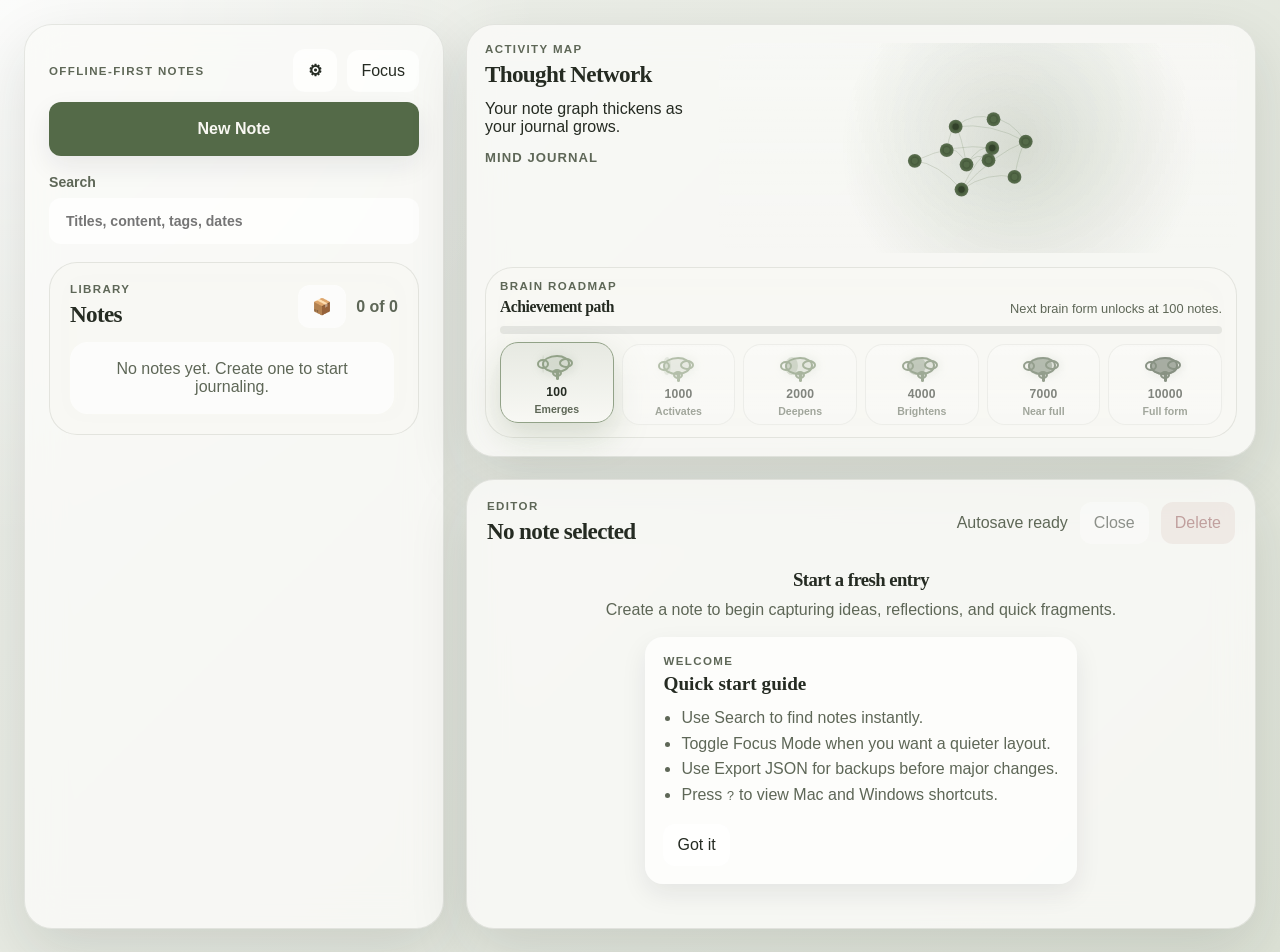
==== commit 916833b8: "updated tage and done some improvement" ====
--- a/dev/index.html
+++ b/dev/index.html
@@ -10,28 +10,26 @@
     <div class="app-shell">
       <aside class="sidebar panel">
         <div class="sidebar__top">
-          <div>
+          <div class="sidebar__top-row">
             <p class="eyebrow">Offline-first notes</p>
-            <h1>Mind Journal</h1>
-          </div>
-          <div class="sidebar__top-actions">
-            <button class="button button--ghost button--icon" id="shortcut-help-button" type="button" aria-label="Open shortcuts help">
-              ?
-            </button>
-            <button
-              class="button button--ghost button--icon"
-              id="settings-button"
-              type="button"
-              aria-label="Open display settings"
-              aria-haspopup="dialog"
-              aria-expanded="false"
-              aria-controls="settings-popover"
-            >
-              &#9881;
-            </button>
-            <button class="button button--ghost" id="focus-mode-button" type="button">
-              Focus Mode
-            </button>
+            <div class="sidebar__top-actions">
+              <button
+                class="button button--ghost button--icon"
+                id="settings-button"
+                type="button"
+                aria-label="Open display settings"
+                aria-haspopup="dialog"
+                aria-expanded="false"
+                aria-controls="settings-popover"
+              >
+                &#9881;
+              </button>
+              <button class="button button--ghost" id="focus-mode-button" type="button">
+                Focus
+              </button>
+            </div>
+          </div>
+          <div class="sidebar__title-row">
             <button class="button button--primary" id="new-note-button" type="button">
               New Note
             </button>
@@ -52,62 +50,6 @@
             </label>
           </div>
 
-          <div class="toolbar__row">
-            <div class="view-tools">
-              <div class="segmented-control" id="view-control-wrapper" role="tablist" aria-label="Note view">
-                <button class="segmented-control__button" id="view-card" data-view="card" type="button">
-                  Cards
-                </button>
-                <button class="segmented-control__button" id="view-timeline" data-view="timeline" type="button">
-                  Timeline
-                </button>
-              </div>
-
-              <button
-                class="button button--ghost calendar-trigger"
-                id="calendar-trigger"
-                type="button"
-                aria-haspopup="dialog"
-                aria-expanded="false"
-                aria-controls="calendar-popover"
-              >
-                <span class="calendar-trigger__icon" aria-hidden="true">&#128197;</span>
-                <span id="calendar-trigger-text">Any date</span>
-              </button>
-            </div>
-          </div>
-
-          <div class="toolbar__row toolbar__row--actions">
-            <label class="theme-picker theme-picker--inline" id="theme-control-wrapper" for="theme-select">
-              <span>Theme</span>
-              <select id="theme-select" name="theme">
-                <option value="soft-gray">Soft Gray</option>
-                <option value="light">Light</option>
-                <option value="dark">Dark</option>
-              </select>
-            </label>
-            <label class="theme-picker theme-picker--inline" for="sort-select">
-              <span>Sort</span>
-              <select id="sort-select" name="sort">
-                <option value="updated">Updated</option>
-                <option value="created">Created</option>
-              </select>
-            </label>
-            <button class="button button--ghost" id="clear-filters-button" type="button">
-              Clear Filters
-            </button>
-            <button class="button button--ghost" id="import-button" type="button">
-              Import JSON
-            </button>
-            <button class="button button--ghost" id="export-button" type="button">
-              Export JSON
-            </button>
-          </div>
-
-          <p class="safety-note" id="safety-note">
-            Backup tip: export your notes before importing. Imported files can replace existing notes that share the same ID.
-          </p>
-
           <input id="import-file-input" type="file" accept="application/json,.json" class="hidden" />
 
           <section
@@ -118,24 +60,39 @@
             aria-modal="false"
           >
             <div>
-              <p class="eyebrow">Display settings</p>
-              <h2 id="settings-heading">Show or hide controls</h2>
+              <p class="eyebrow">Preferences</p>
+              <h2 id="settings-heading">Reading and layout</h2>
             </div>
             <div class="settings-list">
-              <label class="settings-toggle" for="toggle-theme-control">
-                <span>
-                  <strong>Theme</strong>
-                  <small>Show the theme picker in the toolbar.</small>
-                </span>
-                <input id="toggle-theme-control" type="checkbox" />
-              </label>
-              <label class="settings-toggle" for="toggle-view-control">
-                <span>
-                  <strong>Cards / Timeline</strong>
-                  <small>Show the browse mode switch above the Library.</small>
-                </span>
-                <input id="toggle-view-control" type="checkbox" />
-              </label>
+              <label class="theme-picker" id="theme-control-wrapper" for="theme-select">
+                <span>Theme</span>
+                <select id="theme-select" name="theme">
+                  <option value="soft-gray">Soft Gray</option>
+                  <option value="light">Light</option>
+                  <option value="dark">Dark</option>
+                </select>
+              </label>
+
+              <div class="settings-group">
+                <span class="settings-group__label">Library view</span>
+                <div class="segmented-control" id="view-control-wrapper" role="tablist" aria-label="Note view">
+                  <button class="segmented-control__button" id="view-card" data-view="card" type="button">
+                    Cards
+                  </button>
+                  <button class="segmented-control__button" id="view-timeline" data-view="timeline" type="button">
+                    Timeline
+                  </button>
+                </div>
+              </div>
+
+              <label class="theme-picker" for="sort-select">
+                <span>Sort</span>
+                <select id="sort-select" name="sort">
+                  <option value="updated">Updated</option>
+                  <option value="created">Created</option>
+                </select>
+              </label>
+
               <label class="settings-toggle" for="toggle-brain-roadmap">
                 <span>
                   <strong>Brain Roadmap</strong>
@@ -143,34 +100,24 @@
                 </span>
                 <input id="toggle-brain-roadmap" type="checkbox" />
               </label>
-            </div>
-          </section>
-
-          <section
-            class="calendar panel panel--inner hidden"
-            id="calendar-popover"
-            aria-labelledby="calendar-heading"
-            role="dialog"
-            aria-modal="false"
-          >
-            <div class="calendar__header">
-              <div>
-                <p class="eyebrow">Filter by created date</p>
-                <h2 id="calendar-heading">Calendar</h2>
-              </div>
-              <div class="calendar__nav">
-                <button class="icon-button" id="calendar-prev" type="button" aria-label="Previous month">
-                  &#8249;
+
+              <div class="settings-actions">
+                <button class="button button--ghost" id="import-button" type="button">
+                  Import JSON
                 </button>
-                <button class="icon-button" id="calendar-today" type="button">Today</button>
-                <button class="icon-button" id="calendar-next" type="button" aria-label="Next month">
-                  &#8250;
+                <button class="button button--ghost" id="export-button" type="button">
+                  Export JSON
                 </button>
               </div>
-            </div>
-            <div class="calendar__month" id="calendar-month-label"></div>
-            <div class="calendar__weekdays" id="calendar-weekdays" aria-hidden="true"></div>
-            <div class="calendar__grid" id="calendar-grid"></div>
+
+              <button class="button button--ghost settings-shortcuts-button" id="settings-shortcuts-button" type="button">
+                Keyboard shortcuts
+              </button>
+
+              <p class="safety-note" id="safety-note">
+                Backup tip: export your notes before importing. Imported files can replace existing notes that share the same ID.
+              </p>
+            </div>
           </section>
         </section>
 
@@ -185,9 +132,9 @@
                 class="icon-button"
                 id="open-folder-button"
                 type="button"
-                aria-label="Open note browser"
+                aria-label="Open archive browser"
               >
-                &#128194;
+                &#128230;
               </button>
               <p class="library__summary" id="library-summary"></p>
             </div>
@@ -206,6 +153,7 @@
             <p id="visual-summary">
               Your note graph thickens as your journal grows.
             </p>
+            <p class="visual__brand">Mind Journal</p>
           </div>
           <canvas id="brain-canvas" width="640" height="260" aria-label="Decorative note activity visualization"></canvas>
           <div class="brain-roadmap panel panel--inner" id="brain-roadmap" aria-labelledby="brain-roadmap-heading">
@@ -281,6 +229,11 @@
                 />
               </label>
 
+              <div class="tag-suggestions hidden" id="tag-suggestions">
+                <p class="tag-suggestions__label">Used tags</p>
+                <div class="tag-suggestions__chips" id="tag-suggestions-list"></div>
+              </div>
+
               <label class="field field--grow" for="note-content">
                 <span>Content</span>
                 <textarea
@@ -353,15 +306,15 @@
       >
         <div class="modal__topline">
           <div>
-            <p class="eyebrow">Open folder</p>
-            <h2 id="folder-browser-heading">Browse all notes</h2>
-          </div>
-          <button class="icon-button" id="close-folder-browser-button" type="button" aria-label="Close note browser">
+            <p class="eyebrow">Archive</p>
+            <h2 id="folder-browser-heading">Browse archive</h2>
+          </div>
+          <button class="icon-button" id="close-folder-browser-button" type="button" aria-label="Close archive browser">
             &times;
           </button>
         </div>
         <p class="modal__description" id="folder-browser-description">
-          Search across all notes, then narrow by tags or by month when your journal gets larger.
+          Search across your full archive, then narrow by tags or by month when your journal gets larger.
         </p>
         <div class="folder-browser__search">
           <label class="search-field" for="folder-search-input">
--- a/dev/style.css
+++ b/dev/style.css
@@ -202,6 +202,34 @@
   flex-direction: column;
 }
 
+.sidebar__top {
+  gap: 10px;
+}
+
+.sidebar__top-row,
+.sidebar__title-row {
+  display: flex;
+  align-items: center;
+  justify-content: space-between;
+  gap: 12px;
+}
+
+.sidebar__top-row .eyebrow {
+  margin: 0;
+}
+
+.sidebar__title-row {
+  align-items: end;
+}
+
+#new-note-button {
+  width: 100%;
+  min-height: 54px;
+  padding: 14px 18px;
+  font-size: 1rem;
+  font-weight: 800;
+}
+
 .sidebar__top-actions {
   display: flex;
   align-items: center;
@@ -235,6 +263,13 @@
   display: flex;
   flex-direction: column;
   gap: 10px;
+}
+
+.settings-list > .theme-picker,
+.settings-group {
+  padding: 12px 14px;
+  border-radius: var(--radius-md);
+  background: var(--input);
 }
 
 .settings-toggle {
@@ -268,6 +303,28 @@
   height: 18px;
   accent-color: var(--accent);
   flex: 0 0 auto;
+}
+
+.settings-group {
+  display: flex;
+  flex-direction: column;
+  gap: 10px;
+}
+
+.settings-group__label {
+  color: var(--muted);
+  font-size: 0.88rem;
+  font-weight: 600;
+}
+
+.settings-actions {
+  display: grid;
+  grid-template-columns: repeat(2, minmax(0, 1fr));
+  gap: 10px;
+}
+
+.settings-shortcuts-button {
+  width: 100%;
 }
 
 .toolbar__row {
@@ -542,7 +599,6 @@
   display: flex;
   flex-direction: column;
   min-height: 0;
-  max-height: 460px;
   overflow: hidden;
 }
 
@@ -552,6 +608,7 @@
 }
 
 body.focus-mode .sidebar {
+  align-self: stretch;
   gap: 12px;
   height: 100%;
 }
@@ -640,6 +697,7 @@
   gap: 10px;
   overflow-y: auto;
   min-height: 0;
+  max-height: min(58vh, 680px);
   padding-right: 4px;
 }
 
@@ -709,6 +767,44 @@
   border-color: var(--accent);
 }
 
+.tag-suggestions {
+  display: flex;
+  flex-direction: column;
+  gap: 8px;
+  margin-top: -2px;
+}
+
+.tag-suggestions__label {
+  color: var(--muted);
+  font-size: 0.78rem;
+  font-weight: 800;
+  letter-spacing: 0.08em;
+  text-transform: uppercase;
+}
+
+.tag-suggestions__chips {
+  display: flex;
+  flex-wrap: wrap;
+  gap: 8px;
+}
+
+.tag-suggestion-chip {
+  padding: 6px 10px;
+  border: 1px solid rgba(160, 95, 43, 0.18);
+  border-radius: 999px;
+  background: rgba(160, 95, 43, 0.1);
+  color: var(--accent-strong);
+  font-size: 0.76rem;
+  font-weight: 700;
+}
+
+.tag-suggestion-chip:hover {
+  transform: translateY(-1px);
+  background: var(--accent);
+  color: #f9f8f3;
+  border-color: var(--accent);
+}
+
 .timeline-group {
   display: flex;
   flex-direction: column;
@@ -734,6 +830,15 @@
   flex-direction: column;
   align-items: start;
   justify-content: start;
+}
+
+.visual__brand {
+  margin-top: 2px;
+  color: var(--muted);
+  font-size: 0.82rem;
+  font-weight: 700;
+  letter-spacing: 0.08em;
+  text-transform: uppercase;
 }
 
 #brain-canvas {
@@ -1274,6 +1379,8 @@
   }
 
   .toolbar__row,
+  .sidebar__top-row,
+  .sidebar__title-row,
   .library__header,
   .brain-roadmap__header,
   .folder-browser__results-head,
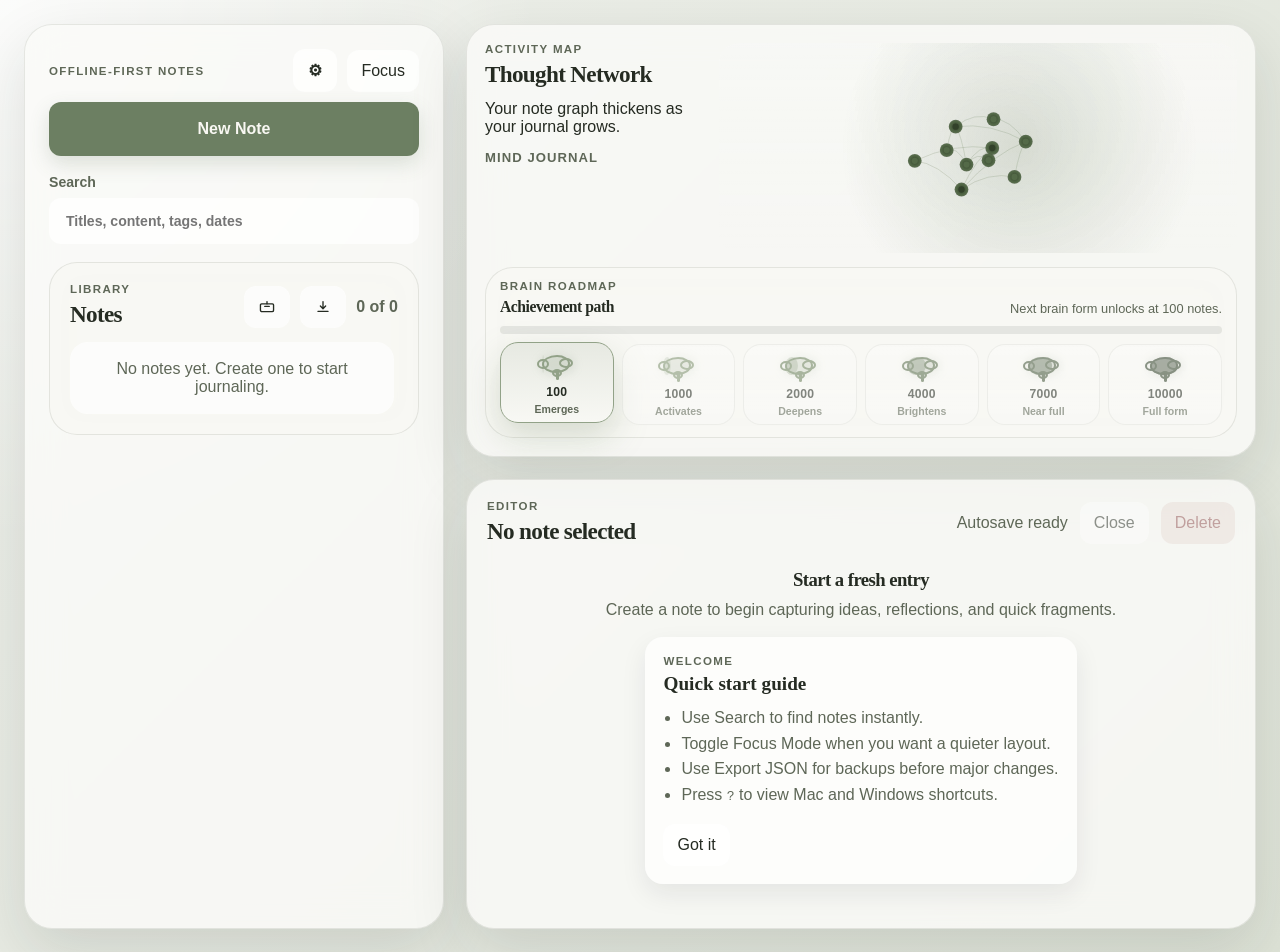
==== commit beed9f63: "replaced the old file" ====
--- a/dev/index.html
+++ b/dev/index.html
@@ -70,6 +70,8 @@
                   <option value="soft-gray">Soft Gray</option>
                   <option value="light">Light</option>
                   <option value="dark">Dark</option>
+                  <option value="glass">Glass</option>
+                  <option value="paper">Paper</option>
                 </select>
               </label>
 
@@ -134,7 +136,41 @@
                 type="button"
                 aria-label="Open archive browser"
               >
-                &#128230;
+                <svg viewBox="0 0 24 24" aria-hidden="true" focusable="false">
+                  <path
+                    d="M4.75 7.75h14.5a1.5 1.5 0 0 1 1.5 1.5v7a2 2 0 0 1-2 2H5.25a2 2 0 0 1-2-2v-7a1.5 1.5 0 0 1 1.5-1.5Z"
+                    fill="none"
+                    stroke="currentColor"
+                    stroke-linecap="round"
+                    stroke-linejoin="round"
+                    stroke-width="1.8"
+                  />
+                  <path
+                    d="M9 11.25h6M12 4.75v3"
+                    fill="none"
+                    stroke="currentColor"
+                    stroke-linecap="round"
+                    stroke-linejoin="round"
+                    stroke-width="1.8"
+                  />
+                </svg>
+              </button>
+              <button
+                class="icon-button"
+                id="download-backup-button"
+                type="button"
+                aria-label="Download backup"
+              >
+                <svg viewBox="0 0 24 24" aria-hidden="true" focusable="false">
+                  <path
+                    d="M12 4.75v9.5M8.5 10.75 12 14.25l3.5-3.5M5.25 17.75h13.5"
+                    fill="none"
+                    stroke="currentColor"
+                    stroke-linecap="round"
+                    stroke-linejoin="round"
+                    stroke-width="1.8"
+                  />
+                </svg>
               </button>
               <p class="library__summary" id="library-summary"></p>
             </div>
@@ -407,6 +443,14 @@
             <kbd>K</kbd>
             <kbd>K</kbd>
 
+            <div>Open archive</div>
+            <kbd>O</kbd>
+            <kbd>O</kbd>
+
+            <div>Download backup</div>
+            <kbd>D</kbd>
+            <kbd>D</kbd>
+
             <div>Close editor or dialog</div>
             <kbd>Esc</kbd>
             <kbd>Esc</kbd>
--- a/dev/style.css
+++ b/dev/style.css
@@ -77,6 +77,57 @@
   --shadow-card: 0 12px 24px rgba(0, 0, 0, 0.22);
 }
 
+body[data-theme="glass"] {
+  --bg: #e7edf3;
+  --bg-accent:
+    radial-gradient(circle at top left, rgba(255, 255, 255, 0.82), transparent 30%),
+    radial-gradient(circle at top right, rgba(173, 211, 236, 0.26), transparent 28%),
+    linear-gradient(150deg, #e7edf3 0%, #d7e1ea 52%, #cfdce6 100%);
+  --panel: rgba(248, 252, 255, 0.58);
+  --panel-strong: rgba(252, 254, 255, 0.74);
+  --border: rgba(92, 114, 132, 0.16);
+  --text: #1d2a34;
+  --muted: #5f7282;
+  --accent: #6b8aa3;
+  --accent-strong: #466276;
+  --danger: #975c68;
+  --input: rgba(255, 255, 255, 0.46);
+  --canvas-glow: rgba(116, 164, 197, 0.22);
+  --brain-100: #a9bccd;
+  --brain-1000: #91acc2;
+  --brain-2000: #7d9fb8;
+  --brain-4000: #6b8aa3;
+  --brain-7000: #59768f;
+  --brain-10000: #425d74;
+  --shadow-soft: 0 24px 66px rgba(44, 61, 78, 0.12);
+  --shadow-card: 0 12px 28px rgba(54, 74, 92, 0.1);
+}
+
+body[data-theme="paper"] {
+  --bg: #f5f0e6;
+  --bg-accent:
+    radial-gradient(circle at top left, rgba(255, 255, 255, 0.72), transparent 30%),
+    linear-gradient(145deg, #f5f0e6 0%, #efe6d7 48%, #e8decf 100%);
+  --panel: rgba(255, 251, 245, 0.84);
+  --panel-strong: rgba(255, 252, 247, 0.96);
+  --border: rgba(105, 87, 68, 0.12);
+  --text: #2e2419;
+  --muted: #6d5c49;
+  --accent: #8a6b4e;
+  --accent-strong: #654a34;
+  --danger: #9a5d53;
+  --input: rgba(255, 248, 238, 0.84);
+  --canvas-glow: rgba(165, 128, 90, 0.16);
+  --brain-100: #cbb59b;
+  --brain-1000: #b89b7a;
+  --brain-2000: #a98761;
+  --brain-4000: #8a6b4e;
+  --brain-7000: #75563d;
+  --brain-10000: #5d4330;
+  --shadow-soft: 0 22px 58px rgba(65, 48, 31, 0.1);
+  --shadow-card: 0 10px 24px rgba(80, 60, 40, 0.08);
+}
+
 * {
   box-sizing: border-box;
 }
@@ -228,6 +279,12 @@
   padding: 14px 18px;
   font-size: 1rem;
   font-weight: 800;
+  background: color-mix(in srgb, var(--accent) 86%, white 14%);
+  box-shadow: 0 8px 20px color-mix(in srgb, var(--accent) 18%, transparent);
+}
+
+#new-note-button:hover {
+  background: color-mix(in srgb, var(--accent) 90%, white 10%);
 }
 
 .sidebar__top-actions {
@@ -240,6 +297,18 @@
   min-width: 44px;
   padding-inline: 0;
   font-weight: 800;
+}
+
+.icon-button {
+  display: inline-flex;
+  align-items: center;
+  justify-content: center;
+}
+
+.icon-button svg {
+  width: 18px;
+  height: 18px;
+  flex: 0 0 auto;
 }
 
 .toolbar {
